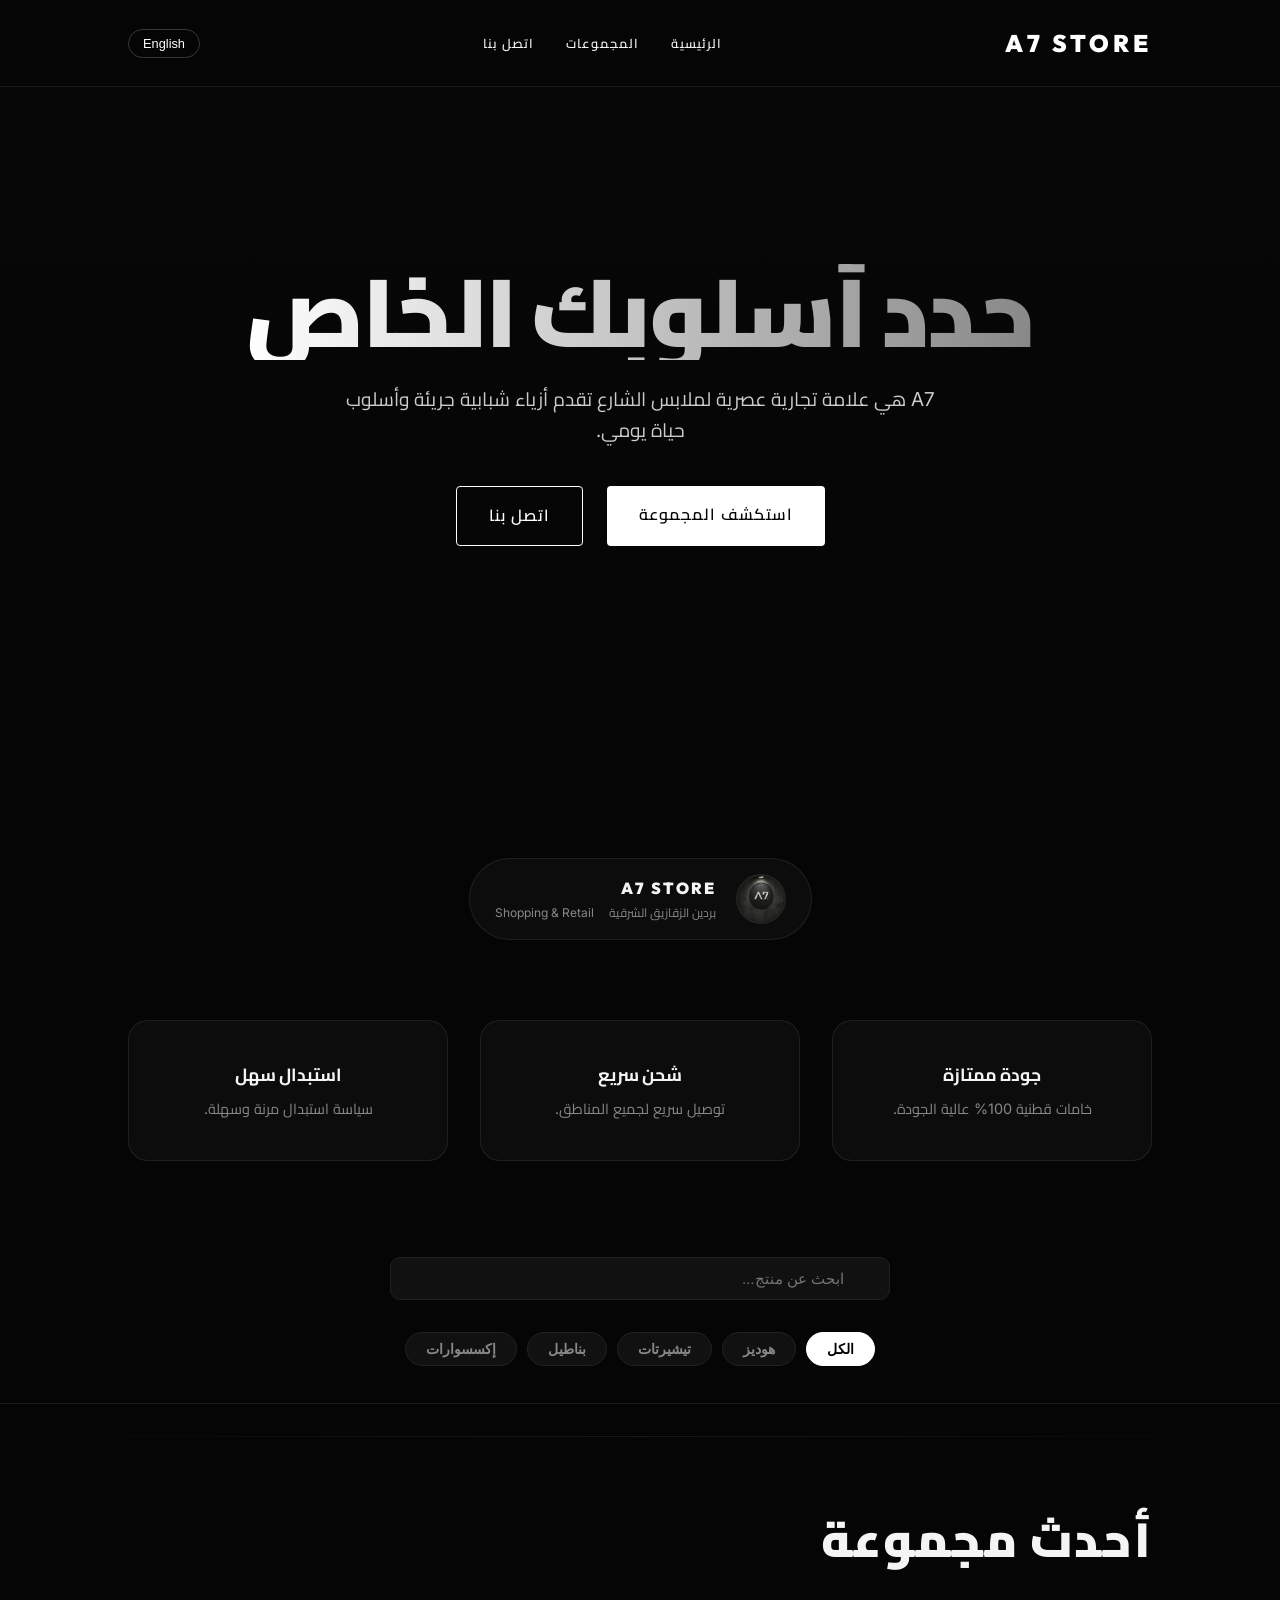
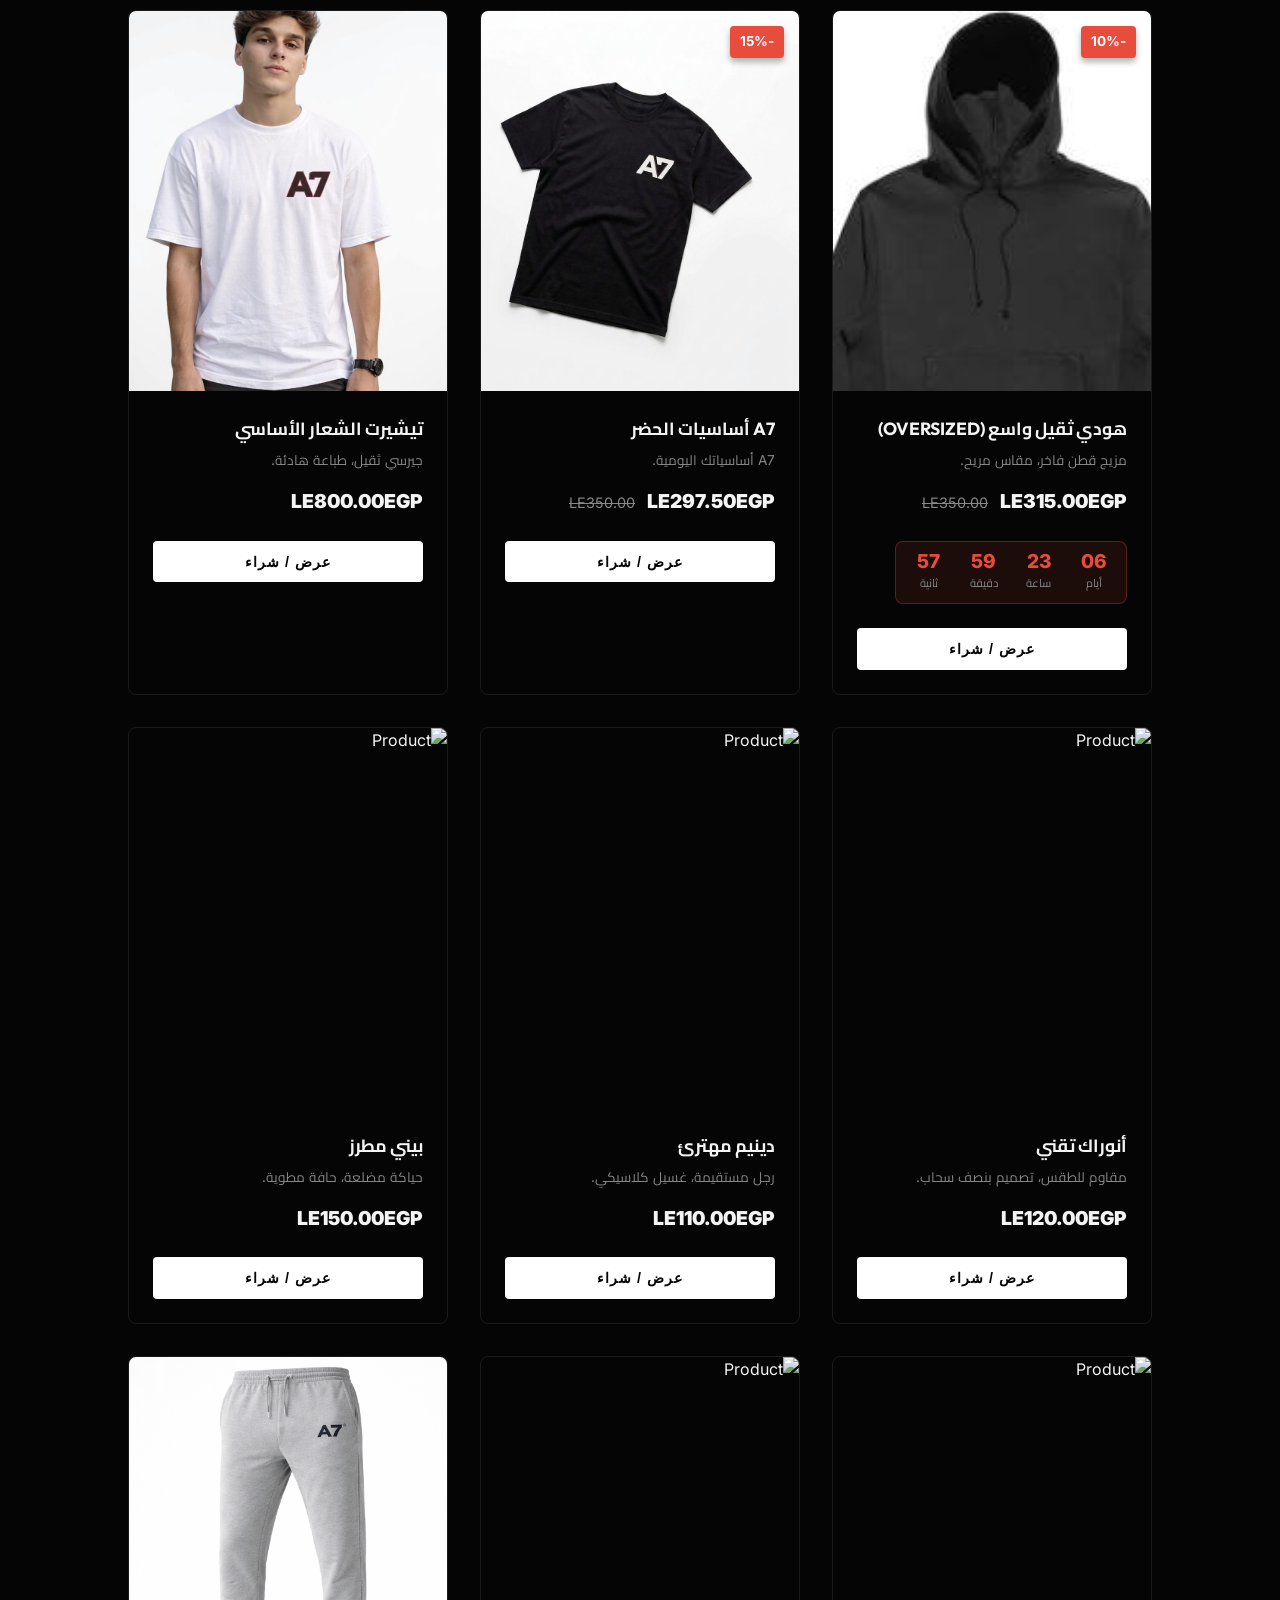
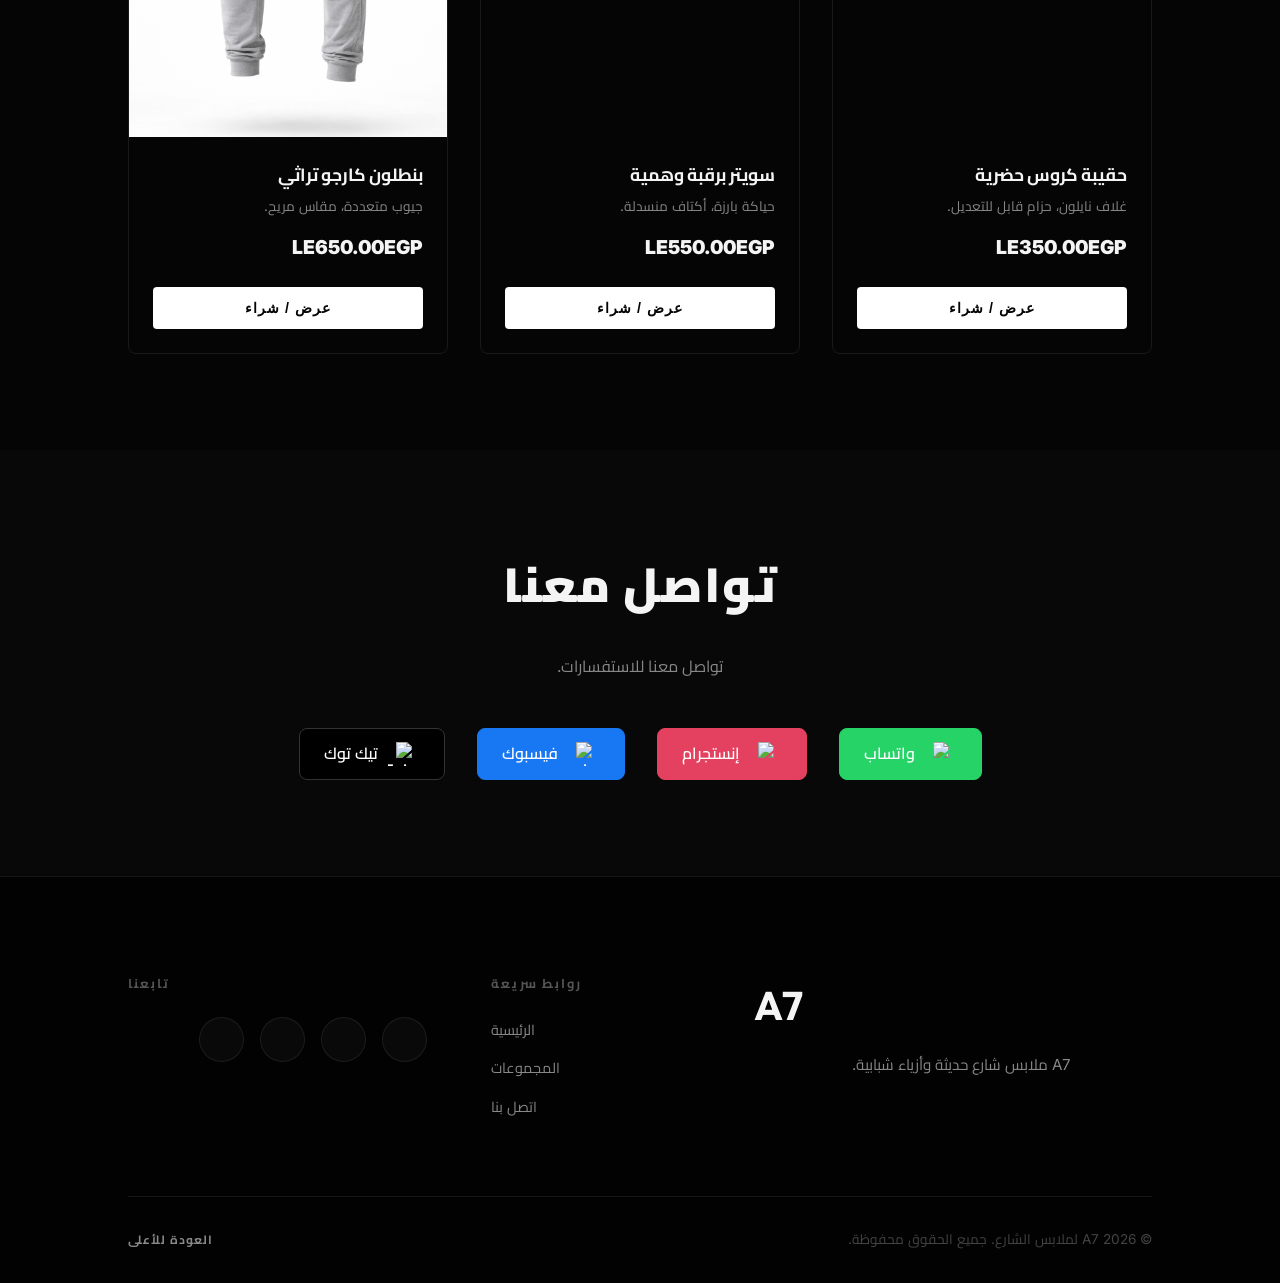
==== index.html @ 48bf8362 "Add files via upload" ====
<!DOCTYPE html>
<html lang="ar" dir="rtl">

<head>
  <meta charset="UTF-8">
  <meta name="viewport" content="width=device-width, initial-scale=1.0">
  <title>A7 - Minimalist Streetwear</title>
  <meta name="description" content="A7 is a modern streetwear brand delivering bold youth fashion and everyday style.">
  <link rel="stylesheet" href="css/style.css">
  <link rel="preconnect" href="https://fonts.googleapis.com">
  <link rel="preconnect" href="https://fonts.gstatic.com" crossorigin>
  <link
    href="https://fonts.googleapis.com/css2?family=Cairo:wght@400;600;700;900&family=Inter:wght@300;400;600;700;800&family=Outfit:wght@400;700;900&display=swap"
    rel="stylesheet">
  <script src="https://unpkg.com/lucide@latest"></script>
</head>

<body>

  <!-- Navigation -->
  <nav>
    <a href="#home" class="brand-logo">A7 STORE</a>
    <ul class="nav-links">
      <li><a href="#home" data-i18n="nav_home">Home</a></li>
      <li><a href="#collection" data-i18n="nav_collection">Collection</a></li>
      <li><a href="#contact" data-i18n="nav_contact">Contact</a></li>
    </ul>
    <div class="nav-right">
      <button id="lang-switch" onclick="toggleLanguage()" class="lang-btn-simple">English</button>
    </div>
  </nav>

  <!-- Hero Section -->
  <section id="home" class="hero-section">
    <div class="hero-overlay"></div>
    <div class="hero-content">
      <h1 class="hero-title" data-i18n="hero_title_main">Define Your Street Style</h1>
      <p class="hero-subtitle" data-i18n="hero_desc">A7 هي علامة تجارية عصرية لملابس الشارع تقدم أزياء شبابية جريئة
        وأسلوب حياة يومي.</p>
      <div class="hero-btns">
        <a href="#collection" class="btn" data-i18n="hero_explore">Explore Collection</a>
        <a href="#contact" class="btn btn-outline" data-i18n="hero_contact">Contact Us</a>
      </div>
    </div>
  </section>

  <!-- Brand Identity Section (Subtle Profile) -->
  <div class="brand-profile">
    <div class="profile-compact">
      <img src="img/brand.jpg" alt="A7 Store Logo" class="profile-img-small">
      <div class="profile-text">
        <h2 class="profile-name">A7 STORE <i data-lucide="check-circle" class="verified-icon"></i></h2>
        <div class="profile-meta">
          <span><i data-lucide="map-pin"></i> بردين الزقازيق الشرقية</span>
          <span><i data-lucide="shopping-bag"></i> Shopping & Retail</span>
        </div>
      </div>
    </div>
  </div>

  <!-- Features Section -->
  <section class="features">
    <div class="features-container">
      <div class="feature-card">
        <i data-lucide="shield-check"></i>
        <h3 data-i18n="feat_quality">Premium Quality</h3>
        <p data-i18n="feat_quality_desc">خامات قطنية 100% عالية الجودة.</p>
      </div>
      <div class="feature-card">
        <i data-lucide="truck"></i>
        <h3 data-i18n="feat_shipping">Fast Delivery</h3>
        <p data-i18n="feat_shipping_desc">توصيل سريع لجميع المحافظات.</p>
      </div>
      <div class="feature-card">
        <i data-lucide="refresh-cw"></i>
        <h3 data-i18n="feat_exchange">Easy Exchange</h3>
        <p data-i18n="feat_exchange_desc">سياسة استبدال مرنة وسهلة.</p>
      </div>
    </div>
  </section>

  <!-- Search and Categories -->
  <section class="catalog-controls">
    <div class="search-container">
      <i data-lucide="search"></i>
      <input type="text" id="productSearch" placeholder="ابحث عن منتج..." onkeyup="searchProducts()">
    </div>

    <div class="category-bar">
      <button class="cat-btn active" onclick="filterCategory('all')" data-i18n="cat_all">الكل</button>
      <button class="cat-btn" onclick="filterCategory('hoodies')" data-i18n="cat_hoodies">هوديز</button>
      <button class="cat-btn" onclick="filterCategory('tshirts')" data-i18n="cat_tshirts">تيشيرتات</button>
      <button class="cat-btn" onclick="filterCategory('pants')" data-i18n="cat_pants">بناطيل</button>
      <button class="cat-btn" onclick="filterCategory('accessories')" data-i18n="cat_acc">إكسسوارات</button>
    </div>
  </section>

  <div class="section-divider"></div>


  <!-- Collection Section -->
  <section id="collection" class="collection">
    <h2 data-i18n="collection_title">Latest Collection</h2>
    <div class="collection-grid">
      <!-- Product 1 -->
      <div class="product-card" data-category="hoodies">
        <div class="discount-badge">-10%</div>
        <div class="product-img-wrapper">
          <img src="img/product1.jpg" alt="Oversized Heavy Hoodie" class="product-img">
        </div>
        <div class="product-info">
          <h3 class="product-name" data-i18n="p1_name">Oversized Heavy Hoodie</h3>
          <p class="product-desc" data-i18n="p1_desc">Premium cotton blend, relaxed fit.</p>
          <div class="product-price"><span class="old-price">LE350.00</span> LE315.00EGP</div>
          <div class="offer-countdown" id="countdown-p1">
            <div class="time-unit">
              <span class="time-val" id="cd-days">07</span>
              <span class="time-lbl" data-i18n="lbl_days">أيام</span>
            </div>
            <div class="time-unit">
              <span class="time-val" id="cd-hours">00</span>
              <span class="time-lbl" data-i18n="lbl_hours">ساعة</span>
            </div>
            <div class="time-unit">
              <span class="time-val" id="cd-mins">00</span>
              <span class="time-lbl" data-i18n="lbl_mins">دقيقة</span>
            </div>
            <div class="time-unit">
              <span class="time-val" id="cd-secs">00</span>
              <span class="time-lbl" data-i18n="lbl_secs">ثانية</span>
            </div>
          </div>
          <div class="product-action">
            <button type="button" class="btn" data-i18n="view_buy"
              onclick="openModal('Oversized Heavy Hoodie', 'LE315.00EGP', ['M', 'L', 'XL', '2XL'], ['img/product1.jpg', 'img/imgproduct1_back.png.png', 'https://placehold.co/600x800/222222/555555?text=Side+Angle'], ['black', 'charcoal'])">View
              / Buy</button>
          </div>
        </div>
      </div>
      <!-- Product 2 -->
      <div class="product-card" data-category="tshirts">
        <div class="discount-badge">-15%</div>
        <div class="product-img-wrapper">
          <img src="img/product2.jpg" alt="A7 Urban Essential" class="product-img">
        </div>
        <div class="product-info">
          <h3 class="product-name" data-i18n="p2_name">A7 Urban Essential</h3>
          <p class="product-desc" data-i18n="p2_desc">A7 Your Daily Essential.</p>
          <div class="product-price"><span class="old-price">LE350.00</span> LE297.50EGP</div>
          <div class="product-action">
            <button type="button" class="btn" data-i18n="view_buy"
              onclick="openModal('A7 Urban Essential', 'LE297.50EGP', ['M', 'L', 'XL', '2XL'], ['img/product2.jpg', 'https://placehold.co/600x800/222222/555555?text=Angle+1', 'https://placehold.co/600x800/333333/555555?text=Angle+2'], ['black', 'white'])">View
              / Buy</button>
          </div>
        </div>
      </div>
      <!-- Product 3 -->
      <div class="product-card" data-category="tshirts">
        <div class="product-img-wrapper">
          <img src="img/product3.jpg" alt="Essential Logo Tee" class="product-img">
        </div>
        <div class="product-info">
          <h3 class="product-name" data-i18n="p3_name">Essential Logo Tee</h3>
          <p class="product-desc" data-i18n="p3_desc">Lightweight shirt, subtle print.</p>
          <div class="product-price">LE800.00EGP</div>
          <div class="product-action">
            <button type="button" class="btn" data-i18n="view_buy"
              onclick="openModal('Essential Logo Tee', 'LE800.00EGP', ['M', 'L', 'XL', '2XL'], ['img/product3.jpg', 'img/product3_main.jpg', 'img/product3_detail.jpg'], ['white', 'black', 'grey'])">View
              / Buy</button>
          </div>
        </div>
      </div>
      <!-- Product 4 -->
      <div class="product-card" data-category="hoodies">
        <div class="product-img-wrapper">
          <img src="https://placehold.co/600x800/1a1a1a/555555?text=Product+4" alt="Product" class="product-img">
        </div>
        <div class="product-info">
          <h3 class="product-name" data-i18n="p4_name">Technical Anorak</h3>
          <p class="product-desc" data-i18n="p4_desc">Weather resistant, half-zip design.</p>
          <div class="product-price">LE120.00EGP</div>
          <div class="product-action">
            <button type="button" class="btn" data-i18n="view_buy"
              onclick="openModal('Technical Anorak', 'LE120.00EGP', ['M', 'L', 'XL', '2XL'], ['https://placehold.co/600x800/000000/ffffff?text=Standard', 'https://placehold.co/600x800/222222/ffffff?text=Detail', 'https://placehold.co/600x800/444444/ffffff?text=Texture'], ['black', 'navy'])">View
              / Buy</button>
          </div>
        </div>
      </div>
      <!-- Product 5 -->
      <div class="product-card" data-category="pants">
        <div class="product-img-wrapper">
          <img src="https://placehold.co/600x800/1a1a1a/555555?text=Product+5" alt="Product" class="product-img">
        </div>
        <div class="product-info">
          <h3 class="product-name" data-i18n="p5_name">Distressed Denim</h3>
          <p class="product-desc" data-i18n="p5_desc">Straight leg, vintage wash.</p>
          <div class="product-price">LE110.00EGP</div>
          <div class="product-action">
            <button type="button" class="btn" data-i18n="view_buy"
              onclick="openModal('Distressed Denim', 'LE110.00EGP', ['30', '32', '34', '36'], ['https://placehold.co/600x800/222222/ffffff?text=Denim+1', 'https://placehold.co/600x800/333333/ffffff?text=Denim+2', 'https://placehold.co/600x800/444444/ffffff?text=Denim+3'], ['blue', 'black'])">View
              / Buy</button>
          </div>
        </div>
      </div>
      <!-- Product 6 -->
      <div class="product-card" data-category="accessories">
        <div class="product-img-wrapper">
          <img src="https://placehold.co/600x800/1a1a1a/555555?text=Product+6" alt="Product" class="product-img">
        </div>
        <div class="product-info">
          <h3 class="product-name" data-i18n="p6_name">Signature Beanie</h3>
          <p class="product-desc" data-i18n="p6_desc">Ribbed knit, fold-over cuff.</p>
          <div class="product-price">LE150.00EGP</div>
          <div class="product-action">
            <button type="button" class="btn" data-i18n="view_buy"
              onclick="openModal('Signature Beanie', 'LE150.00EGP', ['One Size'], ['https://placehold.co/600x800/1a1a1a/555555?text=Beanie+1', 'https://placehold.co/600x800/1a1a1a/777777?text=Beanie+2', 'https://placehold.co/600x800/1a1a1a/999999?text=Beanie+3'], ['black', 'grey'])">View
              / Buy</button>
          </div>
        </div>
      </div>
      <!-- Product 7 -->
      <div class="product-card" data-category="accessories">
        <div class="product-img-wrapper">
          <img src="https://placehold.co/600x800/1a1a1a/555555?text=Product+7" alt="Product" class="product-img">
        </div>
        <div class="product-info">
          <h3 class="product-name" data-i18n="p7_name">Urban Crossbody Bag</h3>
          <p class="product-desc" data-i18n="p7_desc">Nylon shell, adjustable strap.</p>
          <div class="product-price">LE350.00EGP</div>
          <div class="product-action">
            <button type="button" class="btn" data-i18n="view_buy"
              onclick="openModal('Urban Crossbody Bag', 'LE350.00EGP', ['Adjustable'], ['https://placehold.co/600x800/1a1a1a/555555?text=Bag+1', 'https://placehold.co/600x800/1a1a1a/777777?text=Bag+2', 'https://placehold.co/600x800/1a1a1a/999999?text=Bag+3'], ['black', 'khaki'])">View
              / Buy</button>
          </div>
        </div>
      </div>
      <!-- Product 8 -->
      <div class="product-card" data-category="hoodies">
        <div class="product-img-wrapper">
          <img src="https://placehold.co/600x800/1a1a1a/555555?text=Product+8" alt="Product" class="product-img">
        </div>
        <div class="product-info">
          <h3 class="product-name" data-i18n="p8_name">Mock Neck Sweater</h3>
          <p class="product-desc" data-i18n="p8_desc">Textured knit, dropped shoulders.</p>
          <div class="product-price">LE550.00EGP</div>
          <div class="product-action">
            <button type="button" class="btn" data-i18n="view_buy"
              onclick="openModal('Mock Neck Sweater', 'LE550.00EGP', ['M', 'L', 'XL', '2XL'], ['https://placehold.co/600x800/1a1a1a/555555?text=Sweater+1', 'https://placehold.co/600x800/1a1a1a/777777?text=Sweater+2', 'https://placehold.co/600x800/1a1a1a/999999?text=Sweater+3'], ['beige', 'black'])">View
              / Buy</button>
          </div>
        </div>
      </div>
      <!-- Product 9 -->
      <div class="product-card" data-category="pants">
        <div class="product-img-wrapper">
          <img src="img/cargo_front.png.png" alt="Heritage Cargo Pants" class="product-img">
        </div>
        <div class="product-info">
          <h3 class="product-name" data-i18n="p9_name">Heritage Cargo Pants</h3>
          <p class="product-desc" data-i18n="p9_desc">Multi-pocket utility, relaxed fit.</p>
          <div class="product-price">LE650.00EGP</div>
          <div class="product-action">
            <button type="button" class="btn" data-i18n="view_buy"
              onclick="openModal('Heritage Cargo Pants', 'LE650.00EGP', ['30', '32', '34', '36'], ['img/cargo_front.png.png', 'img/cargo_side.png.png', 'img/cargo_back.png.png'], ['black', 'olive', 'gray'])">View
              / Buy</button>
          </div>
        </div>
      </div>
    </div>
  </section>




  <!-- Contact/Booking Section -->
  <section id="contact" class="contact">
    <h2 data-i18n="contact_title">Get in Touch</h2>
    <p data-i18n="contact_subtitle" style="margin-bottom: 2rem; color: var(--gray-color);">Reach out for inquiries.</p>

    <div class="contact-direct">
      <a href="https://wa.me/201063267221" target="_blank" class="contact-link wa">
        <img src="https://img.icons8.com/color/48/whatsapp--v1.png" alt="WhatsApp"
          style="width:24px; height:24px; margin-right:8px;">
        <span data-i18n="contact_whatsapp">Contact on WhatsApp</span>
      </a>
      <a href="https://ig.me/m/ahmed_t_eldashy" target="_blank" class="contact-link ig">
        <img src="https://img.icons8.com/color/48/instagram-new--v1.png" alt="Instagram"
          style="width:24px; height:24px; margin-right:8px;">
        <span data-i18n="contact_instagram">Contact on Instagram</span>
      </a>
      <a href="https://m.me/medo.elmarakby.2025" target="_blank" class="contact-link fb">
        <img src="https://img.icons8.com/color/48/facebook-new.png" alt="Facebook"
          style="width:24px; height:24px; margin-right:8px;">
        <span data-i18n="contact_facebook">Contact on Facebook</span>
      </a>
      <a href="https://www.tiktok.com/@hos4561?_r=1&_t=ZS-95L60zJAX5E" target="_blank" class="contact-link tt">
        <img src="https://img.icons8.com/color/48/tiktok.png" alt="TikTok"
          style="width:24px; height:24px; margin-right:8px;">
        <span data-i18n="contact_tiktok">Contact on TikTok</span>
      </a>
    </div>
  </section>

  <!-- Footer -->
  <footer>
    <div class="footer-grid">
      <div class="footer-brand">
        <h3 data-i18n="footer_brand">A7</h3>
        <p data-i18n="footer_desc">A7 Modern Streetwear & Youth Fashion.</p>
      </div>
      <div class="footer-links">
        <h4 data-i18n="footer_quick_links">Quick Links</h4>
        <ul>
          <li><a href="#home" data-i18n="nav_home">Home</a></li>
          <li><a href="#collection" data-i18n="nav_collection">Collection</a></li>
          <li><a href="#contact" data-i18n="nav_contact">Contact</a></li>
        </ul>
      </div>
      <div class="footer-social">
        <h4 data-i18n="footer_follow">Follow Us</h4>
        <div class="socials">
          <a href="https://ig.me/m/ahmed_t_eldashy" target="_blank" class="ig"><i data-lucide="instagram"></i></a>
          <a href="https://m.me/medo.elmarakby.2025" target="_blank" class="fb"><i data-lucide="facebook"></i></a>
          <a href="https://www.tiktok.com/@hos4561?_r=1&_t=ZS-95L60zJAX5E" target="_blank" class="tt"><i
              data-lucide="tiktok"></i></a>
          <a href="https://wa.me/201063267221" target="_blank" class="wa"><i data-lucide="message-circle"></i></a>
        </div>
      </div>
    </div>
    <div class="footer-bottom">
      <p data-i18n="footer_copy">&copy; 2026 A7 Streetwear. All rights reserved.</p>
      <a href="#home" class="back-to-top"><i data-lucide="arrow-up"></i> <span data-i18n="back_to_top">Back to
          Top</span></a>
    </div>
  </footer>

  <!-- Product Modal -->
  <div id="productModal" class="modal">
    <div class="modal-content">
      <span class="close-btn" onclick="closeModal()">&times;</span>

      <div class="modal-grid">
        <div class="modal-gallery">
          <img id="modalMainImg" src="" alt="Main Product View">
          <div id="thumbGallery" class="thumb-gallery"></div>
        </div>

        <div class="modal-info">
          <h2 id="modalTitle"></h2>
          <p id="modalPrice" class="price"></p>

          <div class="selection-section">
            <p class="section-label" data-i18n="modal_color">Select Color:</p>
            <div id="colorOptions" class="color-options"></div>
          </div>

          <div class="selection-control">
            <p class="section-label" data-i18n="modal_size">Select Size:</p>
            <div id="sizeOptions" class="size-icons"></div>
          </div>

          <div class="selection-control">
            <p class="section-label" data-i18n="modal_qty">Quantity:</p>
            <div class="qty-selector">
              <button onclick="changeQty(-1)"><i data-lucide="minus"></i></button>
              <input type="number" id="modalQty" value="1" min="1" readonly>
              <button onclick="changeQty(1)"><i data-lucide="plus"></i></button>
            </div>
          </div>



          <button class="btn buy-now-btn" onclick="sendOrder()" data-i18n="modal_confirm">Confirm Purchase</button>
        </div>
      </div>
    </div>
  </div>

  <style>
    .modal {
      display: none;
      position: fixed;
      z-index: 10000;
      left: 0;
      top: 0;
      width: 100%;
      height: 100%;
      background: rgba(0, 0, 0, 0.9);
      overflow-y: auto;
      backdrop-filter: blur(5px);
    }

    .modal-content {
      background: #0a0a0a;
      color: white;
      margin: 5% auto;
      padding: 40px;
      width: 90%;
      max-width: 900px;
      border: 1px solid #222;
      border-radius: 15px;
      position: relative;
      box-shadow: 0 25px 50px -12px rgba(0, 0, 0, 0.5);
    }

    .modal-grid {
      display: grid;
      grid-template-columns: 1fr 1fr;
      gap: 40px;
    }

    @media (max-width: 768px) {
      .modal-grid {
        grid-template-columns: 1fr;
      }

      .modal-content {
        margin: 20px auto;
        padding: 20px;
      }
    }

    .close-btn {
      position: absolute;
      right: 25px;
      top: 15px;
      font-size: 32px;
      cursor: pointer;
      opacity: 0.7;
      transition: 0.3s;
    }

    .close-btn:hover {
      opacity: 1;
      transform: rotate(90deg);
    }

    #modalMainImg {
      width: 100%;
      aspect-ratio: 3/4;
      object-fit: cover;
      border-radius: 12px;
      border: 1px solid #333;
    }

    .thumb-gallery {
      display: flex;
      gap: 12px;
      margin-top: 15px;
      justify-content: center;
      flex-wrap: wrap;
    }

    .thumb-img {
      width: 70px;
      height: 70px;
      object-fit: cover;
      border-radius: 8px;
      cursor: pointer;
      border: 2px solid transparent;
      transition: 0.3s;
      opacity: 0.6;
    }

    .thumb-img:hover,
    .thumb-img.active {
      border-color: white;
      opacity: 1;
    }

    .modal-info {
      text-align: left;
      display: flex;
      flex-direction: column;
      justify-content: center;
    }

    #modalTitle {
      font-family: 'Outfit', sans-serif;
      font-size: 2.2rem;
      margin-bottom: 10px;
      letter-spacing: -0.5px;
    }

    .price {
      font-size: 1.5rem;
      color: #888;
      margin-bottom: 30px;
      font-weight: 600;
    }

    .section-label {
      font-size: 0.9rem;
      text-transform: uppercase;
      letter-spacing: 1px;
      color: #666;
      margin-bottom: 15px;
      display: block;
    }

    .selection-section,
    .selection-control {
      margin-bottom: 30px;
    }

    .color-options {
      display: flex;
      gap: 12px;
      flex-wrap: wrap;
    }

    .color-circle {
      width: 35px;
      height: 35px;
      border-radius: 50%;
      cursor: pointer;
      border: 2px solid rgba(255, 255, 255, 0.1);
      transition: 0.3s cubic-bezier(0.4, 0, 0.2, 1);
      position: relative;
    }

    .color-circle:hover {
      transform: scale(1.15);
    }

    .color-circle.active {
      border-color: white;
      box-shadow: 0 0 15px rgba(255, 255, 255, 0.3);
    }

    .size-icons {
      display: flex;
      gap: 10px;
      flex-wrap: wrap;
    }

    .size-btn {
      min-width: 50px;
      height: 50px;
      border: 1px solid #333;
      background: #111;
      color: white;
      cursor: pointer;
      transition: 0.3s;
      font-weight: 600;
      border-radius: 8px;
      display: flex;
      align-items: center;
      justify-content: center;
    }

    .size-btn:hover {
      border-color: #666;
    }

    .size-btn.active {
      background: white;
      color: black;
      border-color: white;
    }

    .buy-now-btn {
      width: 100%;
      padding: 18px;
      background: white;
      color: black;
      border: none;
      border-radius: 12px;
      font-size: 1.1rem;
      font-weight: 700;
      cursor: pointer;
      transition: 0.4s;
      margin-top: 10px;
    }

    .buy-now-btn:hover {
      transform: translateY(-3px);
      background: #f0f0f0;
      box-shadow: 0 10px 20px rgba(255, 255, 255, 0.1);
    }
  </style>

  <script src="js/script.js"></script>
</body>

</html>
---- css/style.css ----
/* css/style.css */
:root {
  --bg-color: #050505;
  --text-color: #f4f4f4;
  --accent-color: #ffffff;
  --gray-color: #888888;
  --card-bg: #111111;
  --transition: all 0.4s cubic-bezier(0.4, 0, 0.2, 1);
  --font-main: 'Inter', 'Cairo', sans-serif;
  --font-head: 'Outfit', 'Cairo', sans-serif;
  --glass: rgba(255, 255, 255, 0.03);
  --glass-border: rgba(255, 255, 255, 0.08);
}

* {
  margin: 0;
  padding: 0;
  box-sizing: border-box;
}

body {
  font-family: var(--font-main);
  background-color: var(--bg-color);
  color: var(--text-color);
  line-height: 1.6;
  overflow-x: hidden;
}

html {
  scroll-behavior: smooth;
}

/* Custom Scrollbar */
::-webkit-scrollbar {
  width: 8px;
}

::-webkit-scrollbar-track {
  background: var(--bg-color);
}

::-webkit-scrollbar-thumb {
  background: #222;
  border-radius: 10px;
}

::-webkit-scrollbar-thumb:hover {
  background: #333;
}

/* Typography */
h1,
h2,
h3,
h4,
.brand-logo {
  font-family: var(--font-head);
  text-transform: uppercase;
}

h2 {
  font-size: 3rem;
  font-weight: 900;
  margin-bottom: 2rem;
  letter-spacing: 2px;
}

.brand-logo {
  font-size: 1.5rem;
  font-weight: 900;
  letter-spacing: 4px;
  color: var(--accent-color);
  text-decoration: none;
}

/* Layout */
section {
  padding: 6rem 10%;
  opacity: 0;
  transform: translateY(30px);
  transition: opacity 0.8s ease-out, transform 0.8s ease-out;
}

section.visible {
  opacity: 1;
  transform: translateY(0);
}

.btn {
  display: inline-block;
  padding: 1rem 2rem;
  background-color: var(--accent-color);
  color: var(--bg-color);
  text-decoration: none;
  font-weight: 600;
  text-transform: uppercase;
  letter-spacing: 1px;
  border: none;
  cursor: pointer;
  transition: var(--transition);
  border-radius: 4px;
}

.btn:hover {
  background-color: var(--gray-color);
  transform: translateY(-3px);
}

.btn-outline {
  background-color: transparent;
  color: var(--accent-color);
  border: 1px solid var(--accent-color);
}

.btn-outline:hover {
  background-color: var(--accent-color);
  color: var(--bg-color);
}

/* Navbar */
nav {
  position: fixed;
  top: 0;
  width: 100%;
  padding: 1.5rem 10%;
  display: flex;
  justify-content: space-between;
  align-items: center;
  z-index: 1000;
  transition: var(--transition);
  backdrop-filter: blur(15px);
  -webkit-backdrop-filter: blur(15px);
  background: rgba(5, 5, 5, 0.7);
  border-bottom: 1px solid var(--glass-border);
}

.nav-links {
  list-style: none;
  display: flex;
  gap: 2rem;
}

.nav-links a {
  color: var(--text-color);
  text-decoration: none;
  font-weight: 600;
  text-transform: uppercase;
  letter-spacing: 1px;
  font-size: 0.8rem;
  transition: var(--transition);
}

.nav-links a:hover {
  color: var(--gray-color);
}

.nav-right {
  display: flex;
  align-items: center;
}

.lang-btn-simple {
  background: transparent;
  color: white;
  border: 1px solid rgba(255, 255, 255, 0.2);
  padding: 6px 14px;
  border-radius: 20px;
  cursor: pointer;
  font-size: 0.8rem;
  transition: 0.3s;
}

.lang-btn-simple:hover {
  background: white;
  color: black;
}

/* Catalog Profile Header */
/* Hero Section */
.hero-section {
  position: relative;
  height: 90vh;
  display: flex;
  align-items: center;
  justify-content: center;
  text-align: center;
  background: url('https://images.unsplash.com/photo-1523398363243-ce9bbbd06c95?q=80&w=1920&auto=format&fit=crop') center/cover no-repeat;
  /* Fallback color if image is missing */
  background-color: #111;
  padding: 0 10%;
  margin-top: 0;
  overflow: hidden;
  opacity: 1; /* Override default section opacity */
  transform: none; /* Override default section transform */
}

.hero-overlay {
  position: absolute;
  top: 0;
  left: 0;
  width: 100%;
  height: 100%;
  background: linear-gradient(to bottom, rgba(0,0,0,0.6), rgba(5,5,5,1));
}

.hero-content {
  position: relative;
  z-index: 2;
  max-width: 800px;
  animation: fadeInUp 1s ease-out;
}

.hero-title {
  font-size: clamp(3rem, 10vw, 6rem);
  font-weight: 900;
  line-height: 1;
  margin-bottom: 1.5rem;
  letter-spacing: -2px;
  background: linear-gradient(to right, #fff, #888);
  -webkit-background-clip: text;
  -webkit-text-fill-color: transparent;
}

.hero-subtitle {
  font-size: 1.2rem;
  color: #ccc;
  margin-bottom: 2.5rem;
  max-width: 600px;
  margin-inline: auto;
}

.hero-btns {
  display: flex;
  gap: 1.5rem;
  justify-content: center;
}

/* Brand Profile Compact */
.brand-profile {
  padding: 3rem 10% 1rem;
  background: var(--bg-color);
}

.profile-compact {
  display: flex;
  align-items: center;
  gap: 20px;
  background: var(--glass);
  padding: 15px 25px;
  border-radius: 50px;
  width: fit-content;
  border: 1px solid var(--glass-border);
  margin: 0 auto;
}

.profile-img-small {
  width: 50px;
  height: 50px;
  border-radius: 50%;
  border: 2px solid #222;
}

.profile-name {
  font-size: 1rem;
  margin-bottom: 2px;
  display: flex;
  align-items: center;
  gap: 5px;
}

.verified-icon {
  width: 16px;
  color: #25D366;
}

.profile-meta {
  display: flex;
  gap: 15px;
  font-size: 0.75rem;
  color: var(--gray-color);
}

/* Features */
.features {
  padding: 4rem 10%;
  opacity: 1;
  transform: none;
}

.features-container {
  display: grid;
  grid-template-columns: repeat(auto-fit, minmax(250px, 1fr));
  gap: 2rem;
}

.feature-card {
  background: var(--glass);
  padding: 2.5rem 2rem;
  border-radius: 20px;
  text-align: center;
  border: 1px solid var(--glass-border);
  transition: var(--transition);
}

.feature-card:hover {
  background: rgba(255, 255, 255, 0.05);
  transform: translateY(-10px);
  border-color: #444;
}

.feature-card i {
  width: 40px;
  height: 40px;
  margin-bottom: 1.5rem;
  color: #fff;
}

.feature-card h3 {
  font-size: 1.1rem;
  margin-bottom: 0.5rem;
}

.feature-card p {
  font-size: 0.9rem;
  color: var(--gray-color);
}

/* Catalog Controls */
.catalog-controls {
  padding: 2rem 10%;
  background: rgba(5, 5, 5, 0.8);
  border-bottom: 1px solid var(--glass-border);
}

.search-container {
  position: relative;
  max-width: 500px;
  margin: 0 auto 2rem;
}

.search-container i {
  position: absolute;
  right: 15px;
  top: 50%;
  transform: translateY(-50%);
  color: #555;
  width: 18px;
  height: 18px;
}

.search-container input {
  width: 100%;
  padding: 12px 45px 12px 15px;
  background: #111;
  border: 1px solid #222;
  border-radius: 10px;
  color: white;
  font-size: 0.95rem;
  transition: 0.3s;
}

.search-container input:focus {
  outline: none;
  border-color: #444;
  background: #151515;
}

.category-bar {
  display: flex;
  justify-content: center;
  gap: 10px;
  overflow-x: auto;
  padding-bottom: 5px;
  scrollbar-width: none;
}

.category-bar::-webkit-scrollbar {
  display: none;
}

.cat-btn {
  padding: 8px 20px;
  background: #111;
  border: 1px solid #222;
  border-radius: 25px;
  color: var(--gray-color);
  cursor: pointer;
  white-space: nowrap;
  font-size: 0.85rem;
  font-weight: 600;
  transition: 0.3s;
}

.cat-btn:hover {
  border-color: #444;
  color: white;
}

.cat-btn.active {
  background: white;
  color: black;
  border-color: white;
}

/* Collection Grid Adjustments */
.collection {
  padding: 2rem 10% 6rem;
}

.collection-grid {
  display: grid;
  grid-template-columns: repeat(auto-fill, minmax(280px, 1fr));
  gap: 2rem;
}

.product-card {
  background-color: var(--bg-color);
  border-radius: 8px;
  overflow: hidden;
  position: relative;
  transition: var(--transition);
  border: 1px solid #1a1a1a;
}

.product-card:hover {
  transform: translateY(-10px);
  box-shadow: 0 15px 30px rgba(0, 0, 0, 0.8);
  border-color: #333;
}

.product-img-wrapper {
  overflow: hidden;
  height: 380px;
  position: relative;
}

.product-img {
  width: 100%;
  height: 100%;
  object-fit: cover;
  transition: transform 0.6s ease;
  filter: grayscale(30%);
}

.product-card:hover .product-img {
  transform: scale(1.1);
  filter: grayscale(0%);
}

@keyframes fadeInUp {
  from {
    opacity: 0;
    transform: translateY(30px);
  }
  to {
    opacity: 1;
    transform: translateY(0);
  }
}

.product-info {
  padding: 1.5rem;
  position: relative;
  display: flex;
  flex-direction: column;
  align-items: flex-start;
}

.product-name {
  font-size: 1.1rem;
  font-weight: 700;
  margin-bottom: 0.5rem;
  text-transform: uppercase;
}

.product-desc {
  font-size: 0.85rem;
  color: var(--gray-color);
  margin-bottom: 1rem;
  line-height: 1.4;
}

.product-price {
  font-weight: 900;
  font-size: 1.2rem;
  margin-bottom: 1.5rem;
}

.old-price {
  text-decoration: line-through;
  color: var(--gray-color);
  font-size: 0.9rem;
  margin-right: 8px;
  font-weight: normal;
}

.discount-badge {
  position: absolute;
  top: 15px;
  right: 15px;
  background-color: #e74c3c;
  color: white;
  padding: 5px 10px;
  border-radius: 4px;
  font-weight: bold;
  font-size: 0.85rem;
  z-index: 10;
  box-shadow: 0 4px 6px rgba(0, 0, 0, 0.3);
}

.offer-countdown {
  display: flex;
  gap: 10px;
  margin-bottom: 1.5rem;
  justify-content: center;
  background: rgba(231, 76, 60, 0.1);
  padding: 10px;
  border-radius: 8px;
  border: 1px solid rgba(231, 76, 60, 0.3);
}

.time-unit {
  display: flex;
  flex-direction: column;
  align-items: center;
  min-width: 45px;
}

.time-val {
  font-size: 1.2rem;
  font-weight: 800;
  color: #e74c3c;
  line-height: 1;
}

.time-lbl {
  font-size: 0.7rem;
  color: var(--gray-color);
  text-transform: uppercase;
  margin-top: 4px;
}

.product-action {
  width: 100%;
}

.product-action .btn {
  width: 100%;
  text-align: center;
  padding: 0.8rem;
  font-size: 0.9rem;
}

/* Modal Enhancements */
.product-highlights {
  display: flex;
  justify-content: space-between;
  text-align: center;
  padding: 15px 0;
  border-top: 1px solid #1a1a1a;
  border-bottom: 1px solid #1a1a1a;
  margin: 20px 0 25px;
  gap: 10px;
}

.highlight-item {
  flex: 1;
  display: flex;
  flex-direction: column;
  align-items: center;
  gap: 6px;
}

.highlight-item i {
  color: var(--accent-color);
  width: 20px;
  height: 20px;
  opacity: 0.8;
}

.highlight-item span {
  font-size: 0.7rem;
  text-transform: uppercase;
  color: var(--gray-color);
  letter-spacing: 0.5px;
}
.qty-selector {
  display: flex;
  align-items: center;
  gap: 10px;
  background: #111;
  border-radius: 8px;
  padding: 5px;
  width: fit-content;
}

.qty-selector button {
  background: #222;
  border: none;
  color: white;
  width: 35px;
  height: 35px;
  border-radius: 6px;
  cursor: pointer;
  display: flex;
  align-items: center;
  justify-content: center;
  transition: 0.2s;
}

.qty-selector button:hover {
  background: #333;
}

.qty-selector input {
  width: 40px;
  text-align: center;
  background: transparent;
  border: none;
  color: white;
  font-weight: bold;
  font-size: 1rem;
}


/* Contact Section */
.contact {
  background-color: #080808;
  text-align: center;
}

.contact-form {
  max-width: 600px;
  margin: 0 auto;
  text-align: left;
}

.form-group {
  margin-bottom: 1.5rem;
}

.form-control {
  width: 100%;
  padding: 1rem;
  background-color: var(--bg-color);
  border: 1px solid #222;
  color: var(--text-color);
  border-radius: 4px;
  font-family: inherit;
  font-size: 1rem;
  transition: var(--transition);
}

.form-control:focus {
  outline: none;
  border-color: var(--gray-color);
}

textarea.form-control {
  height: 120px;
  resize: vertical;
}

.form-message {
  margin-top: 1rem;
  padding: 1rem;
  border-radius: 4px;
  display: none;
  font-size: 0.9rem;
}

.form-message.success {
  display: block;
  background-color: rgba(46, 204, 113, 0.1);
  color: #2ecc71;
  border: 1px solid rgba(46, 204, 113, 0.3);
}

.form-message.error {
  display: block;
  background-color: rgba(231, 76, 60, 0.1);
  color: #e74c3c;
  border: 1px solid rgba(231, 76, 60, 0.3);
}

/* Footer */
footer {
  background-color: #020202;
  padding: 6rem 10% 2rem;
  text-align: left;
  border-top: 1px solid var(--glass-border);
}

.footer-grid {
  display: grid;
  grid-template-columns: 2fr 1fr 1.5fr;
  gap: 4rem;
  padding-bottom: 4rem;
  margin-bottom: 2rem;
  border-bottom: 1px solid var(--glass-border);
}

.footer-brand h3 {
  font-size: 2.5rem;
  margin-bottom: 1rem;
  letter-spacing: -1px;
}

.footer-brand p {
  color: var(--gray-color);
  font-size: 0.95rem;
  max-width: 300px;
}

.footer-links h4,
.footer-social h4 {
  font-size: 0.8rem;
  text-transform: uppercase;
  letter-spacing: 2px;
  margin-bottom: 1.5rem;
  color: #555;
}

.footer-links ul {
  list-style: none;
}

.footer-links ul li {
  margin-bottom: 0.8rem;
}

.footer-links ul li a {
  color: var(--gray-color);
  text-decoration: none;
  font-size: 0.9rem;
  transition: var(--transition);
}

.footer-links ul li a:hover {
  color: #fff;
  padding-left: 5px;
}

.socials {
  display: flex;
  gap: 1rem;
}

.socials a {
  width: 45px;
  height: 45px;
  background: var(--glass);
  border: 1px solid var(--glass-border);
  border-radius: 50%;
  display: flex;
  align-items: center;
  justify-content: center;
  color: var(--gray-color);
  text-decoration: none;
  transition: var(--transition);
}

.section-divider {
  height: 1px;
  width: 100%;
  background: linear-gradient(to right, transparent, var(--glass-border), transparent);
  margin: 2rem 0;
}

.socials a:hover {
  color: var(--text-color);
}

.footer-bottom {
  display: flex;
  justify-content: space-between;
  align-items: center;
  color: #444;
  font-size: 0.85rem;
}

.back-to-top {
  color: var(--gray-color);
  text-decoration: none;
  text-transform: uppercase;
  font-weight: 700;
  letter-spacing: 1px;
  font-size: 0.75rem;
  display: flex;
  align-items: center;
  gap: 8px;
  transition: var(--transition);
}

.back-to-top i {
  width: 14px;
}

/* Responsive */
@media (max-width: 900px) {
  .about {
    flex-direction: column-reverse;
  }


  .hero-title {
    font-size: 6rem;
  }
}

@media (max-width: 768px) {
  .hero-title {
    font-size: 4.5rem;
  }

  h2 {
    font-size: 2rem;
  }

  .nav-links {
    display: none;
  }

  .footer-grid {
    grid-template-columns: 1fr;
    gap: 3rem;
    text-align: center;
  }

  .footer-brand p {
    margin: 0 auto;
  }

  .socials {
    justify-content: center;
  }

  .footer-bottom {
    flex-direction: column;
    gap: 1.5rem;
  }

  section {
    padding: 4rem 5%;
  }
}

@media (max-width: 600px) {
  .collection-grid {
    display: grid !important;
    /* عرض منتجين فقط في الصف بدل 4 */
    grid-template-columns: repeat(2, 1fr) !important;
    gap: 15px !important;
    /* مسافة كافية بين المنتجين */
    padding: 10px !important;
  }

  .product-card {
    width: 100% !important;
    /* إضافة حدود خفيفة لتمييز المنتجات */
    border: 1px solid #222;
    border-radius: 8px;
    overflow: hidden;
  }

  .product-name {
    font-size: 0.85rem !important;
    margin: 10px 5px !important;
    text-align: center;
  }

  .product-price {
    font-size: 0.9rem !important;
    color: #fff;
    margin-bottom: 10px !important;
  }

  /* تعديل الزرار ليكون عرضه مناسباً */
  .product-action a {
    display: block !important;
    width: 90% !important;
    margin: 5px auto 10px !important;
    padding: 8px 0 !important;
    font-size: 0.75rem !important;
    text-align: center;
  }

  /* تأكد من إضافة هذا الجزء داخل @media (max-width: 600px) */

  .product-img-wrapper {
    height: auto !important;
    /* إزالة الارتفاع الثابت */
    aspect-ratio: 2/3 !important;
    /* تحديد نسبة العرض للطول لضمان التناسق */
    overflow: hidden;
  }

  .product-img-wrapper img {
    width: 100% !important;
    height: 100% !important;
    object-fit: cover !important;
    /* أو استخدم contain لو عايز الصورة تظهر كاملة بدون أي قص */
    display: block;
  }

  /* تصغير المسافات الداخلية لتقليل طول الكارت */
  .product-info {
    padding: 10px 5px !important;
  }

  .offer-countdown {
    gap: 4px;
    padding: 6px;
    margin-bottom: 0.8rem;
  }
  
  .time-unit {
    min-width: 30px;
    flex: 1;
  }

  .time-val {
    font-size: 0.9rem;
  }

  .time-lbl {
    font-size: 0.55rem;
  }
}

/* Removed WhatsApp Floating Button Styles */

/* Contact Info Direct Links */
.contact-direct {
  margin-top: 3rem;
  display: flex;
  justify-content: center;
  gap: 2rem;
  flex-wrap: wrap;
}

.contact-link {
  display: flex;
  align-items: center;
  gap: 10px;
  color: var(--text-color);
  text-decoration: none;
  font-weight: 600;
  padding: 12px 24px;
  background: var(--card-bg);
  border: 1px solid #222;
  border-radius: 8px;
  transition: var(--transition);
}

.contact-link:hover {
  background: #1a1a1a;
  border-color: #444;
  transform: translateY(-3px);
}

/* Brand Color Buttons for Contact Section */
.contact-link.wa { background-color: #25D366 !important; color: #fff !important; border-color: #25D366 !important; }
.contact-link.ig { background-color: #E4405F !important; color: #fff !important; border-color: #E4405F !important; }
.contact-link.fb { background-color: #1877F2 !important; color: #fff !important; border-color: #1877F2 !important; }
.contact-link.tt { background-color: #000 !important; color: #fff !important; border: 1px solid #333 !important; }

/* Ensure icons inside these brand buttons stay white for contrast */
.contact-link.wa i, .contact-link.wa svg,
.contact-link.ig i, .contact-link.ig svg,
.contact-link.fb i, .contact-link.fb svg,
.contact-link.tt i, .contact-link.tt svg { 
  color: #fff !important; 
  stroke: #fff !important; 
}

/* Guarantee Brand Colors for Footer Icons */
.socials a.wa i, .socials a.wa svg { color: #25D366 !important; stroke: #25D366 !important; }
.socials a.ig i, .socials a.ig svg { color: #E4405F !important; stroke: #E4405F !important; }
.socials a.fb i, .socials a.fb svg { color: #1877F2 !important; stroke: #1877F2 !important; }
.socials a.tt i, .socials a.tt svg { color: #fff !important; stroke: #fff !important; }

.socials a:hover {
  filter: brightness(1.2);
  transform: scale(1.1);
}
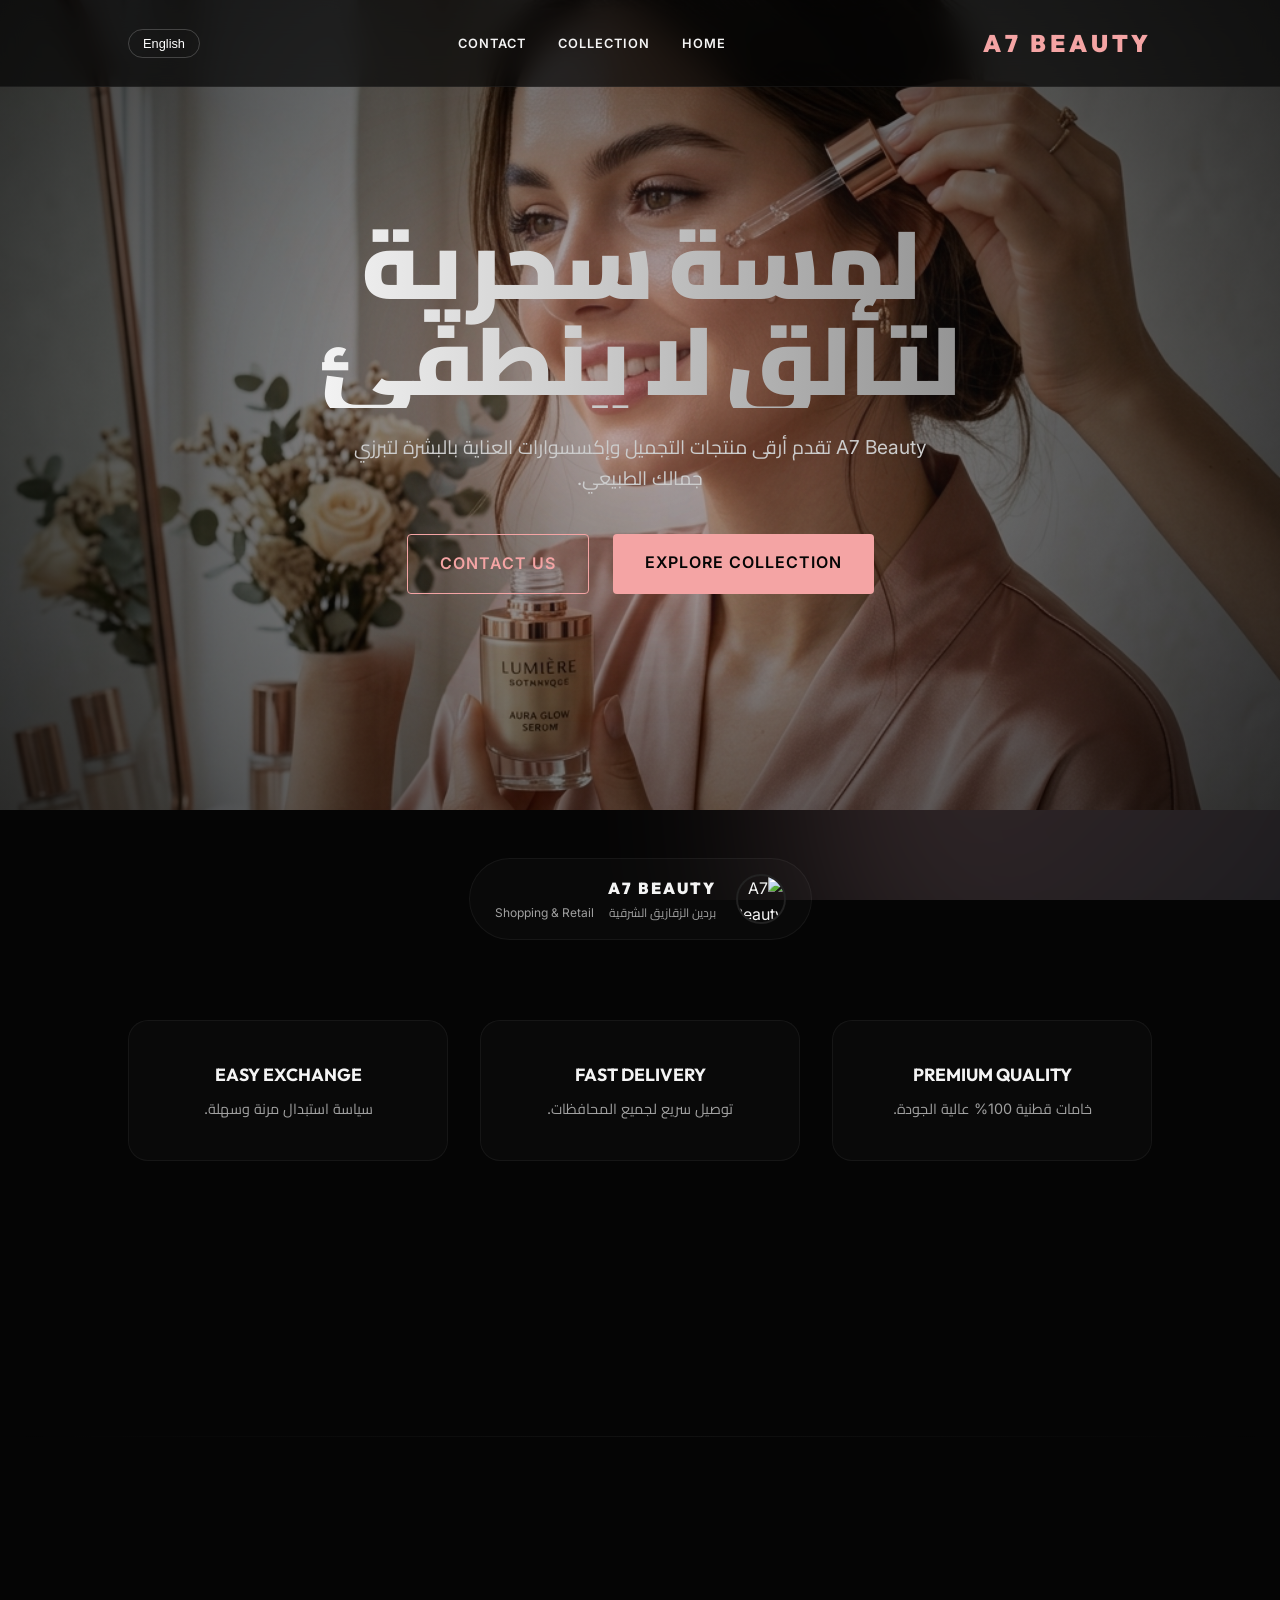
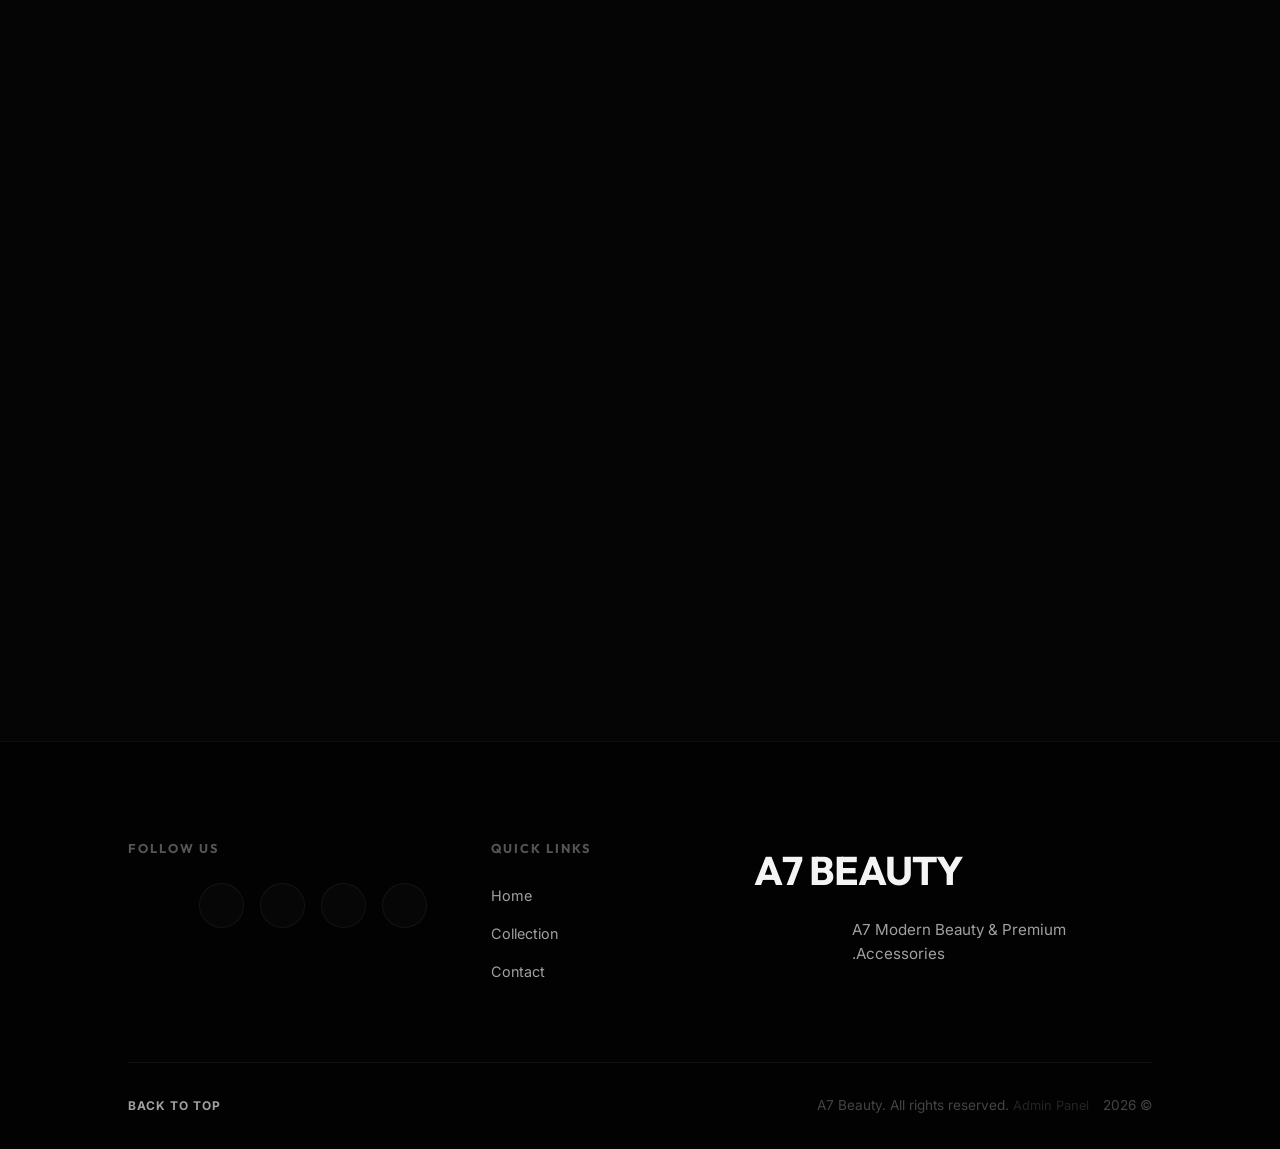
==== commit 6997d10e: "Add files via upload" ====
--- a/index.html
+++ b/index.html
@@ -4,8 +4,8 @@
 <head>
   <meta charset="UTF-8">
   <meta name="viewport" content="width=device-width, initial-scale=1.0">
-  <title>A7 - Minimalist Streetwear</title>
-  <meta name="description" content="A7 is a modern streetwear brand delivering bold youth fashion and everyday style.">
+  <title>A7 Beauty - Premium Accessories</title>
+  <meta name="description" content="A7 Beauty offers premium cosmetics, skin care accessories, and elegant beauty tools.">
   <link rel="stylesheet" href="css/style.css">
   <link rel="preconnect" href="https://fonts.googleapis.com">
   <link rel="preconnect" href="https://fonts.gstatic.com" crossorigin>
@@ -13,13 +13,25 @@
     href="https://fonts.googleapis.com/css2?family=Cairo:wght@400;600;700;900&family=Inter:wght@300;400;600;700;800&family=Outfit:wght@400;700;900&display=swap"
     rel="stylesheet">
   <script src="https://unpkg.com/lucide@latest"></script>
+  
+  <!-- Firebase SDK -->
+  <script src="https://www.gstatic.com/firebasejs/10.8.0/firebase-app-compat.js"></script>
+  <script src="https://www.gstatic.com/firebasejs/10.8.0/firebase-firestore-compat.js"></script>
 </head>
 
 <body>
+  
+  <!-- Background Animation -->
+  <div class="bg-animation">
+    <div class="orb orb-1"></div>
+    <div class="orb orb-2"></div>
+    <div class="orb orb-3"></div>
+    <div class="sparkles" id="sparkles-container"></div>
+  </div>
 
   <!-- Navigation -->
   <nav>
-    <a href="#home" class="brand-logo">A7 STORE</a>
+    <a href="#home" class="brand-logo">A7 BEAUTY</a>
     <ul class="nav-links">
       <li><a href="#home" data-i18n="nav_home">Home</a></li>
       <li><a href="#collection" data-i18n="nav_collection">Collection</a></li>
@@ -34,9 +46,9 @@
   <section id="home" class="hero-section">
     <div class="hero-overlay"></div>
     <div class="hero-content">
-      <h1 class="hero-title" data-i18n="hero_title_main">Define Your Street Style</h1>
-      <p class="hero-subtitle" data-i18n="hero_desc">A7 هي علامة تجارية عصرية لملابس الشارع تقدم أزياء شبابية جريئة
-        وأسلوب حياة يومي.</p>
+      <div class="slogan-glow"></div>
+      <h1 class="hero-title" data-i18n="hero_title_main">لمسة سحرية لتألق لا ينطفئ</h1>
+      <p class="hero-subtitle" data-i18n="hero_desc">A7 Beauty تقدم أرقى منتجات التجميل وإكسسوارات العناية بالبشرة لتبرزي جمالك الطبيعي.</p>
       <div class="hero-btns">
         <a href="#collection" class="btn" data-i18n="hero_explore">Explore Collection</a>
         <a href="#contact" class="btn btn-outline" data-i18n="hero_contact">Contact Us</a>
@@ -47,9 +59,9 @@
   <!-- Brand Identity Section (Subtle Profile) -->
   <div class="brand-profile">
     <div class="profile-compact">
-      <img src="img/brand.jpg" alt="A7 Store Logo" class="profile-img-small">
+      <img src="https://images.unsplash.com/photo-1522338242992-e1a54906a8da?w=200&auto=format&fit=crop" alt="A7 Beauty Logo" class="profile-img-small">
       <div class="profile-text">
-        <h2 class="profile-name">A7 STORE <i data-lucide="check-circle" class="verified-icon"></i></h2>
+        <h2 class="profile-name">A7 BEAUTY <i data-lucide="check-circle" class="verified-icon"></i></h2>
         <div class="profile-meta">
           <span><i data-lucide="map-pin"></i> بردين الزقازيق الشرقية</span>
           <span><i data-lucide="shopping-bag"></i> Shopping & Retail</span>
@@ -83,189 +95,28 @@
   <section class="catalog-controls">
     <div class="search-container">
       <i data-lucide="search"></i>
-      <input type="text" id="productSearch" placeholder="ابحث عن منتج..." onkeyup="searchProducts()">
+      <input type="text" id="productSearch" placeholder="ابحث عن منتج..." data-i18n="[placeholder]search_placeholder" onkeyup="searchProducts()">
     </div>
 
     <div class="category-bar">
       <button class="cat-btn active" onclick="filterCategory('all')" data-i18n="cat_all">الكل</button>
-      <button class="cat-btn" onclick="filterCategory('hoodies')" data-i18n="cat_hoodies">هوديز</button>
-      <button class="cat-btn" onclick="filterCategory('tshirts')" data-i18n="cat_tshirts">تيشيرتات</button>
-      <button class="cat-btn" onclick="filterCategory('pants')" data-i18n="cat_pants">بناطيل</button>
-      <button class="cat-btn" onclick="filterCategory('accessories')" data-i18n="cat_acc">إكسسوارات</button>
+      <button class="cat-btn" onclick="filterCategory('skincare')" data-i18n="cat_skincare">العناية بالبشرة</button>
+      <button class="cat-btn" onclick="filterCategory('makeup')" data-i18n="cat_makeup">مكياج</button>
+      <button class="cat-btn" onclick="filterCategory('hair')" data-i18n="cat_hair">إكسسوارات شعر</button>
+      <button class="cat-btn" onclick="filterCategory('tools')" data-i18n="cat_tools">أدوات تجميل</button>
     </div>
   </section>
 
   <div class="section-divider"></div>
 
 
-  <!-- Collection Section -->
   <section id="collection" class="collection">
     <h2 data-i18n="collection_title">Latest Collection</h2>
-    <div class="collection-grid">
-      <!-- Product 1 -->
-      <div class="product-card" data-category="hoodies">
-        <div class="discount-badge">-10%</div>
-        <div class="product-img-wrapper">
-          <img src="img/product1.jpg" alt="Oversized Heavy Hoodie" class="product-img">
-        </div>
-        <div class="product-info">
-          <h3 class="product-name" data-i18n="p1_name">Oversized Heavy Hoodie</h3>
-          <p class="product-desc" data-i18n="p1_desc">Premium cotton blend, relaxed fit.</p>
-          <div class="product-price"><span class="old-price">LE350.00</span> LE315.00EGP</div>
-          <div class="offer-countdown" id="countdown-p1">
-            <div class="time-unit">
-              <span class="time-val" id="cd-days">07</span>
-              <span class="time-lbl" data-i18n="lbl_days">أيام</span>
-            </div>
-            <div class="time-unit">
-              <span class="time-val" id="cd-hours">00</span>
-              <span class="time-lbl" data-i18n="lbl_hours">ساعة</span>
-            </div>
-            <div class="time-unit">
-              <span class="time-val" id="cd-mins">00</span>
-              <span class="time-lbl" data-i18n="lbl_mins">دقيقة</span>
-            </div>
-            <div class="time-unit">
-              <span class="time-val" id="cd-secs">00</span>
-              <span class="time-lbl" data-i18n="lbl_secs">ثانية</span>
-            </div>
-          </div>
-          <div class="product-action">
-            <button type="button" class="btn" data-i18n="view_buy"
-              onclick="openModal('Oversized Heavy Hoodie', 'LE315.00EGP', ['M', 'L', 'XL', '2XL'], ['img/product1.jpg', 'img/imgproduct1_back.png.png', 'https://placehold.co/600x800/222222/555555?text=Side+Angle'], ['black', 'charcoal'])">View
-              / Buy</button>
-          </div>
-        </div>
-      </div>
-      <!-- Product 2 -->
-      <div class="product-card" data-category="tshirts">
-        <div class="discount-badge">-15%</div>
-        <div class="product-img-wrapper">
-          <img src="img/product2.jpg" alt="A7 Urban Essential" class="product-img">
-        </div>
-        <div class="product-info">
-          <h3 class="product-name" data-i18n="p2_name">A7 Urban Essential</h3>
-          <p class="product-desc" data-i18n="p2_desc">A7 Your Daily Essential.</p>
-          <div class="product-price"><span class="old-price">LE350.00</span> LE297.50EGP</div>
-          <div class="product-action">
-            <button type="button" class="btn" data-i18n="view_buy"
-              onclick="openModal('A7 Urban Essential', 'LE297.50EGP', ['M', 'L', 'XL', '2XL'], ['img/product2.jpg', 'https://placehold.co/600x800/222222/555555?text=Angle+1', 'https://placehold.co/600x800/333333/555555?text=Angle+2'], ['black', 'white'])">View
-              / Buy</button>
-          </div>
-        </div>
-      </div>
-      <!-- Product 3 -->
-      <div class="product-card" data-category="tshirts">
-        <div class="product-img-wrapper">
-          <img src="img/product3.jpg" alt="Essential Logo Tee" class="product-img">
-        </div>
-        <div class="product-info">
-          <h3 class="product-name" data-i18n="p3_name">Essential Logo Tee</h3>
-          <p class="product-desc" data-i18n="p3_desc">Lightweight shirt, subtle print.</p>
-          <div class="product-price">LE800.00EGP</div>
-          <div class="product-action">
-            <button type="button" class="btn" data-i18n="view_buy"
-              onclick="openModal('Essential Logo Tee', 'LE800.00EGP', ['M', 'L', 'XL', '2XL'], ['img/product3.jpg', 'img/product3_main.jpg', 'img/product3_detail.jpg'], ['white', 'black', 'grey'])">View
-              / Buy</button>
-          </div>
-        </div>
-      </div>
-      <!-- Product 4 -->
-      <div class="product-card" data-category="hoodies">
-        <div class="product-img-wrapper">
-          <img src="https://placehold.co/600x800/1a1a1a/555555?text=Product+4" alt="Product" class="product-img">
-        </div>
-        <div class="product-info">
-          <h3 class="product-name" data-i18n="p4_name">Technical Anorak</h3>
-          <p class="product-desc" data-i18n="p4_desc">Weather resistant, half-zip design.</p>
-          <div class="product-price">LE120.00EGP</div>
-          <div class="product-action">
-            <button type="button" class="btn" data-i18n="view_buy"
-              onclick="openModal('Technical Anorak', 'LE120.00EGP', ['M', 'L', 'XL', '2XL'], ['https://placehold.co/600x800/000000/ffffff?text=Standard', 'https://placehold.co/600x800/222222/ffffff?text=Detail', 'https://placehold.co/600x800/444444/ffffff?text=Texture'], ['black', 'navy'])">View
-              / Buy</button>
-          </div>
-        </div>
-      </div>
-      <!-- Product 5 -->
-      <div class="product-card" data-category="pants">
-        <div class="product-img-wrapper">
-          <img src="https://placehold.co/600x800/1a1a1a/555555?text=Product+5" alt="Product" class="product-img">
-        </div>
-        <div class="product-info">
-          <h3 class="product-name" data-i18n="p5_name">Distressed Denim</h3>
-          <p class="product-desc" data-i18n="p5_desc">Straight leg, vintage wash.</p>
-          <div class="product-price">LE110.00EGP</div>
-          <div class="product-action">
-            <button type="button" class="btn" data-i18n="view_buy"
-              onclick="openModal('Distressed Denim', 'LE110.00EGP', ['30', '32', '34', '36'], ['https://placehold.co/600x800/222222/ffffff?text=Denim+1', 'https://placehold.co/600x800/333333/ffffff?text=Denim+2', 'https://placehold.co/600x800/444444/ffffff?text=Denim+3'], ['blue', 'black'])">View
-              / Buy</button>
-          </div>
-        </div>
-      </div>
-      <!-- Product 6 -->
-      <div class="product-card" data-category="accessories">
-        <div class="product-img-wrapper">
-          <img src="https://placehold.co/600x800/1a1a1a/555555?text=Product+6" alt="Product" class="product-img">
-        </div>
-        <div class="product-info">
-          <h3 class="product-name" data-i18n="p6_name">Signature Beanie</h3>
-          <p class="product-desc" data-i18n="p6_desc">Ribbed knit, fold-over cuff.</p>
-          <div class="product-price">LE150.00EGP</div>
-          <div class="product-action">
-            <button type="button" class="btn" data-i18n="view_buy"
-              onclick="openModal('Signature Beanie', 'LE150.00EGP', ['One Size'], ['https://placehold.co/600x800/1a1a1a/555555?text=Beanie+1', 'https://placehold.co/600x800/1a1a1a/777777?text=Beanie+2', 'https://placehold.co/600x800/1a1a1a/999999?text=Beanie+3'], ['black', 'grey'])">View
-              / Buy</button>
-          </div>
-        </div>
-      </div>
-      <!-- Product 7 -->
-      <div class="product-card" data-category="accessories">
-        <div class="product-img-wrapper">
-          <img src="https://placehold.co/600x800/1a1a1a/555555?text=Product+7" alt="Product" class="product-img">
-        </div>
-        <div class="product-info">
-          <h3 class="product-name" data-i18n="p7_name">Urban Crossbody Bag</h3>
-          <p class="product-desc" data-i18n="p7_desc">Nylon shell, adjustable strap.</p>
-          <div class="product-price">LE350.00EGP</div>
-          <div class="product-action">
-            <button type="button" class="btn" data-i18n="view_buy"
-              onclick="openModal('Urban Crossbody Bag', 'LE350.00EGP', ['Adjustable'], ['https://placehold.co/600x800/1a1a1a/555555?text=Bag+1', 'https://placehold.co/600x800/1a1a1a/777777?text=Bag+2', 'https://placehold.co/600x800/1a1a1a/999999?text=Bag+3'], ['black', 'khaki'])">View
-              / Buy</button>
-          </div>
-        </div>
-      </div>
-      <!-- Product 8 -->
-      <div class="product-card" data-category="hoodies">
-        <div class="product-img-wrapper">
-          <img src="https://placehold.co/600x800/1a1a1a/555555?text=Product+8" alt="Product" class="product-img">
-        </div>
-        <div class="product-info">
-          <h3 class="product-name" data-i18n="p8_name">Mock Neck Sweater</h3>
-          <p class="product-desc" data-i18n="p8_desc">Textured knit, dropped shoulders.</p>
-          <div class="product-price">LE550.00EGP</div>
-          <div class="product-action">
-            <button type="button" class="btn" data-i18n="view_buy"
-              onclick="openModal('Mock Neck Sweater', 'LE550.00EGP', ['M', 'L', 'XL', '2XL'], ['https://placehold.co/600x800/1a1a1a/555555?text=Sweater+1', 'https://placehold.co/600x800/1a1a1a/777777?text=Sweater+2', 'https://placehold.co/600x800/1a1a1a/999999?text=Sweater+3'], ['beige', 'black'])">View
-              / Buy</button>
-          </div>
-        </div>
-      </div>
-      <!-- Product 9 -->
-      <div class="product-card" data-category="pants">
-        <div class="product-img-wrapper">
-          <img src="img/cargo_front.png.png" alt="Heritage Cargo Pants" class="product-img">
-        </div>
-        <div class="product-info">
-          <h3 class="product-name" data-i18n="p9_name">Heritage Cargo Pants</h3>
-          <p class="product-desc" data-i18n="p9_desc">Multi-pocket utility, relaxed fit.</p>
-          <div class="product-price">LE650.00EGP</div>
-          <div class="product-action">
-            <button type="button" class="btn" data-i18n="view_buy"
-              onclick="openModal('Heritage Cargo Pants', 'LE650.00EGP', ['30', '32', '34', '36'], ['img/cargo_front.png.png', 'img/cargo_side.png.png', 'img/cargo_back.png.png'], ['black', 'olive', 'gray'])">View
-              / Buy</button>
-          </div>
-        </div>
-      </div>
+    <div id="loading-spinner" data-i18n="loading_products" style="text-align:center; padding:50px; color:#aaa; font-family:'Outfit', sans-serif;">
+      Loading products...
+    </div>
+    <div class="collection-grid" id="collection-grid">
+      <!-- Products will be loaded dynamically via Firebase -->
     </div>
   </section>
 
@@ -305,8 +156,8 @@
   <footer>
     <div class="footer-grid">
       <div class="footer-brand">
-        <h3 data-i18n="footer_brand">A7</h3>
-        <p data-i18n="footer_desc">A7 Modern Streetwear & Youth Fashion.</p>
+        <h3 data-i18n="footer_brand">A7 Beauty</h3>
+        <p data-i18n="footer_desc">A7 Modern Beauty & Premium Accessories.</p>
       </div>
       <div class="footer-links">
         <h4 data-i18n="footer_quick_links">Quick Links</h4>
@@ -328,9 +179,8 @@
       </div>
     </div>
     <div class="footer-bottom">
-      <p data-i18n="footer_copy">&copy; 2026 A7 Streetwear. All rights reserved.</p>
-      <a href="#home" class="back-to-top"><i data-lucide="arrow-up"></i> <span data-i18n="back_to_top">Back to
-          Top</span></a>
+      <p data-i18n="footer_copy">&copy; 2026 A7 Beauty. All rights reserved. <a href="admin.html" style="color: inherit; text-decoration: none; opacity: 0.5; margin-right: 10px; font-size: 0.8rem;">Admin Panel</a></p>
+      <a href="#home" class="back-to-top"><i data-lucide="arrow-up"></i> <span data-i18n="back_to_top">Back to Top</span></a>
     </div>
   </footer>
 
--- a/css/style.css
+++ b/css/style.css
@@ -2,14 +2,15 @@
 :root {
   --bg-color: #050505;
   --text-color: #f4f4f4;
-  --accent-color: #ffffff;
-  --gray-color: #888888;
-  --card-bg: #111111;
-  --transition: all 0.4s cubic-bezier(0.4, 0, 0.2, 1);
+  --accent-color: #f4a4a4; /* Rose Gold */
+  --accent-glow: rgba(244, 164, 164, 0.2);
+  --gray-color: #a0a0a0;
+  --card-bg: #0f0f0f;
+  --transition: all 0.5s cubic-bezier(0.4, 0, 0.2, 1);
   --font-main: 'Inter', 'Cairo', sans-serif;
   --font-head: 'Outfit', 'Cairo', sans-serif;
-  --glass: rgba(255, 255, 255, 0.03);
-  --glass-border: rgba(255, 255, 255, 0.08);
+  --glass: rgba(255, 255, 255, 0.02);
+  --glass-border: rgba(255, 255, 255, 0.05);
 }
 
 * {
@@ -20,7 +21,7 @@
 
 body {
   font-family: var(--font-main);
-  background-color: var(--bg-color);
+  background-color: #050505; /* Deep base color */
   color: var(--text-color);
   line-height: 1.6;
   overflow-x: hidden;
@@ -171,8 +172,87 @@
 }
 
 .lang-btn-simple:hover {
+  background: var(--accent-color);
+  color: black;
+  border-color: var(--accent-color);
+}
+
+.bg-animation {
+  position: fixed;
+  top: 0;
+  left: 0;
+  width: 100%;
+  height: 100%;
+  z-index: -100; /* Ensure it is behind everything */
+  overflow: hidden;
+  background: #050505;
+}
+
+.orb {
+  position: absolute;
+  border-radius: 50%;
+  filter: blur(100px);
+  opacity: 0.25;
+  animation: float 25s infinite ease-in-out alternate;
+}
+
+.orb-1 {
+  width: 600px;
+  height: 600px;
+  background: linear-gradient(45deg, var(--accent-color), #4a3b61);
+  top: -200px;
+  left: -150px;
+}
+
+.orb-2 {
+  width: 700px;
+  height: 700px;
+  background: linear-gradient(-45deg, #2d4a5e, #f4a4a4);
+  bottom: -250px;
+  right: -200px;
+  animation-delay: -5s;
+}
+
+.orb-3 {
+  width: 400px;
+  height: 400px;
+  background: radial-gradient(circle, #f4a4a4, transparent);
+  top: 30%;
+  left: 40%;
+  animation-duration: 40s;
+  opacity: 0.15;
+}
+
+/* Shimmer/Sparkle Effect */
+.sparkles {
+  position: absolute;
+  top: 0;
+  left: 0;
+  width: 100%;
+  height: 100%;
+  pointer-events: none;
+}
+
+.sparkle {
+  position: absolute;
   background: white;
-  color: black;
+  border-radius: 50%;
+  opacity: 0;
+  box-shadow: 0 0 10px white; /* Add glow to sparkles */
+  animation: twinkle var(--duration) infinite ease-in-out;
+  animation-delay: var(--delay);
+}
+
+@keyframes twinkle {
+  0%, 100% { opacity: 0; transform: scale(0); }
+  50% { opacity: 0.8; transform: scale(1); }
+}
+
+@keyframes float {
+  0% { transform: translate(0, 0) rotate(0deg) scale(1); }
+  33% { transform: translate(100px, 50px) rotate(10deg) scale(1.1); }
+  66% { transform: translate(-50px, 150px) rotate(-10deg) scale(0.9); }
+  100% { transform: translate(0, 0) rotate(0deg) scale(1); }
 }
 
 /* Catalog Profile Header */
@@ -184,14 +264,12 @@
   align-items: center;
   justify-content: center;
   text-align: center;
-  background: url('https://images.unsplash.com/photo-1523398363243-ce9bbbd06c95?q=80&w=1920&auto=format&fit=crop') center/cover no-repeat;
-  /* Fallback color if image is missing */
-  background-color: #111;
+  background: url('../img/beauty_model.png') center/cover no-repeat;
   padding: 0 10%;
   margin-top: 0;
   overflow: hidden;
-  opacity: 1; /* Override default section opacity */
-  transform: none; /* Override default section transform */
+  opacity: 1; 
+  transform: none;
 }
 
 .hero-overlay {
@@ -200,7 +278,8 @@
   left: 0;
   width: 100%;
   height: 100%;
-  background: linear-gradient(to bottom, rgba(0,0,0,0.6), rgba(5,5,5,1));
+  background: radial-gradient(circle at center, rgba(0,0,0,0.3) 0%, rgba(5,5,5,0.8) 100%);
+  pointer-events: none;
 }
 
 .hero-content {
@@ -208,6 +287,24 @@
   z-index: 2;
   max-width: 800px;
   animation: fadeInUp 1s ease-out;
+}
+
+.slogan-glow {
+  position: absolute;
+  top: 50%;
+  left: 50%;
+  transform: translate(-50%, -50%);
+  width: 120%;
+  height: 120%;
+  background: radial-gradient(circle, var(--accent-glow) 0%, transparent 70%);
+  z-index: -1;
+  filter: blur(50px);
+  animation: pulseGlow 4s infinite alternate;
+}
+
+@keyframes pulseGlow {
+  0% { opacity: 0.3; transform: translate(-50%, -50%) scale(1); }
+  100% { opacity: 0.6; transform: translate(-50%, -50%) scale(1.2); }
 }
 
 .hero-title {
@@ -238,7 +335,7 @@
 /* Brand Profile Compact */
 .brand-profile {
   padding: 3rem 10% 1rem;
-  background: var(--bg-color);
+  background: transparent;
 }
 
 .profile-compact {
@@ -414,12 +511,14 @@
 }
 
 .product-card {
-  background-color: var(--bg-color);
+  background-color: rgba(15, 15, 15, 0.5);
+  backdrop-filter: blur(10px);
+  -webkit-backdrop-filter: blur(10px);
   border-radius: 8px;
   overflow: hidden;
   position: relative;
   transition: var(--transition);
-  border: 1px solid #1a1a1a;
+  border: 1px solid var(--glass-border);
 }
 
 .product-card:hover {
@@ -625,7 +724,7 @@
 
 /* Contact Section */
 .contact {
-  background-color: #080808;
+  background-color: transparent;
   text-align: center;
 }
 
